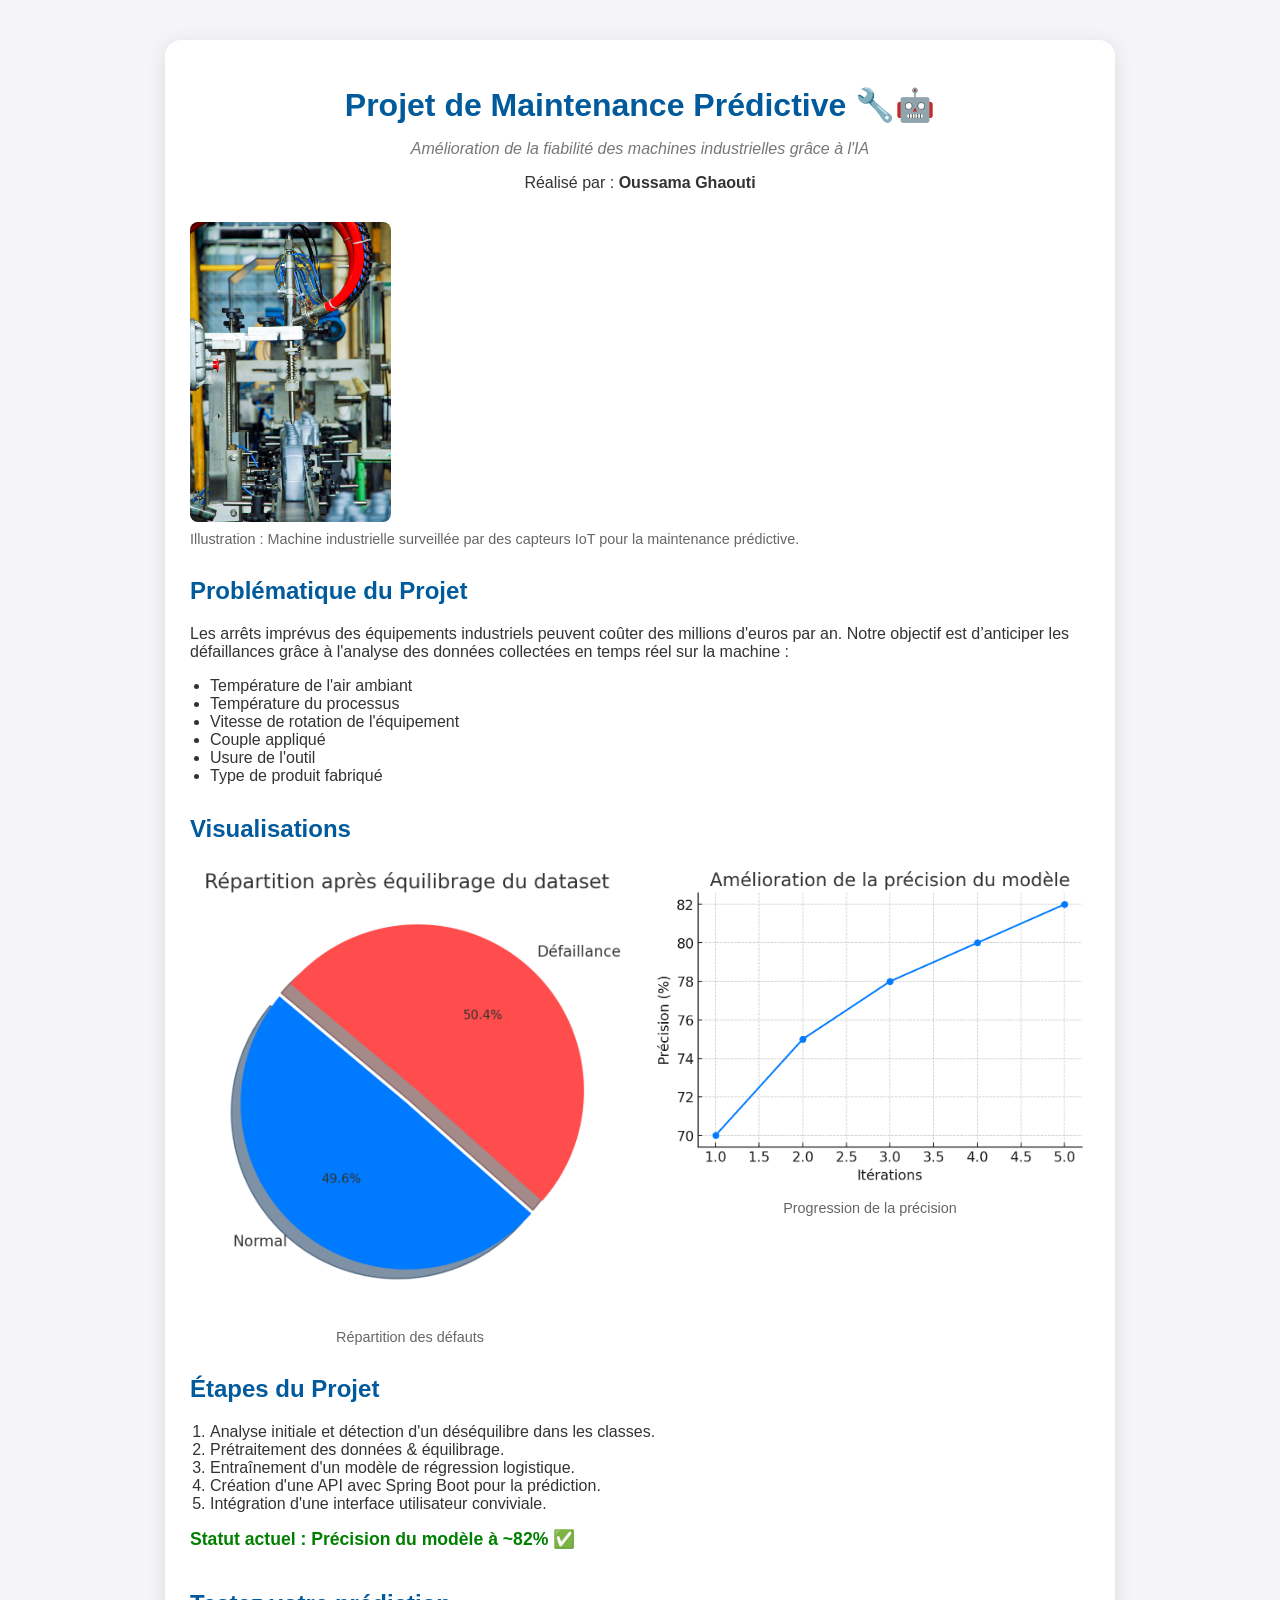
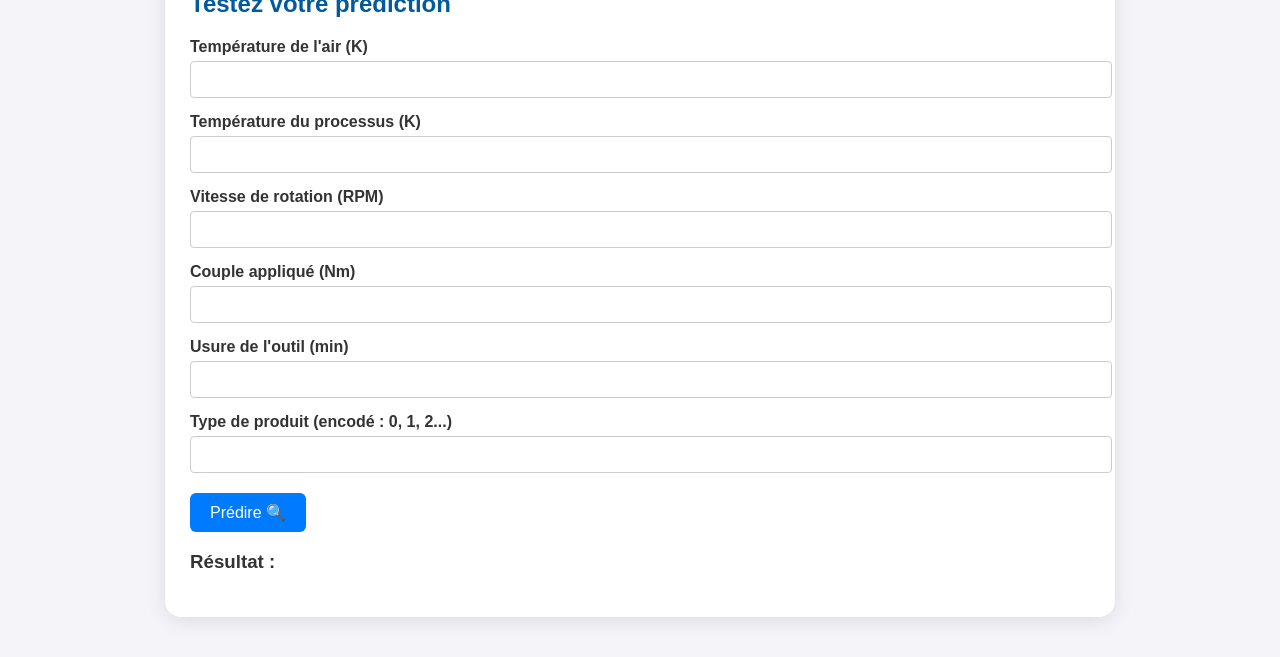
==== target/classes/static/index.html @ 908b45e8 "Amélioration du design et ajout de mon nom dans la page HTML" ====
<!DOCTYPE html>
<html lang="fr">
<head>
    <meta charset="UTF-8">
    <title>Maintenance Prédictive - Projet AI4I 2020</title>
    <link rel="stylesheet" href="style.css">
</head>
<body>
    <div class="container">
        <header>
            <h1>Projet de Maintenance Prédictive 🔧🤖</h1>
            <p class="subtitle">Amélioration de la fiabilité des machines industrielles grâce à l'IA</p>
            <p class="author">Réalisé par : <strong>Oussama Ghaouti</strong></p>
        </header>

        <section class="image-block">
            <img src="images/aaz.png" alt="Robot industriel" class="main-image">
            <figcaption>Illustration : Machine industrielle surveillée par des capteurs IoT pour la maintenance prédictive.</figcaption>
        </section>

        <section class="description">
            <h2>Problématique du Projet</h2>
            <p>Les arrêts imprévus des équipements industriels peuvent coûter des millions d'euros par an.
            Notre objectif est d’anticiper les défaillances grâce à l'analyse des données collectées en temps réel sur la machine :</p>
            <ul>
                <li>Température de l'air ambiant</li>
                <li>Température du processus</li>
                <li>Vitesse de rotation de l'équipement</li>
                <li>Couple appliqué</li>
                <li>Usure de l'outil</li>
                <li>Type de produit fabriqué</li>
            </ul>

            <h2>Visualisations</h2>
            <div class="charts">
                <div class="chart-block">
                    <img src="images/pie_chart.png" alt="Répartition des défauts">
                    <figcaption>Répartition des défauts</figcaption>
                </div>
                <div class="chart-block">
                    <img src="images/accuracy_progression.png" alt="Progression de la précision">
                    <figcaption>Progression de la précision</figcaption>
                </div>
            </div>

            <h2>Étapes du Projet</h2>
            <ol>
                <li>Analyse initiale et détection d'un déséquilibre dans les classes.</li>
                <li>Prétraitement des données & équilibrage.</li>
                <li>Entraînement d'un modèle de régression logistique.</li>
                <li>Création d'une API avec Spring Boot pour la prédiction.</li>
                <li>Intégration d'une interface utilisateur conviviale.</li>
            </ol>
            <p class="status"><strong>Statut actuel :</strong> Précision du modèle à ~82% ✅</p>
        </section>

        <section class="form-section">
            <h2>Testez votre prédiction</h2>
            <form id="predictForm">
                <label>Température de l'air (K)</label>
                <input type="number" id="airTemperature" step="0.1" required>

                <label>Température du processus (K)</label>
                <input type="number" id="processTemperature" step="0.1" required>

                <label>Vitesse de rotation (RPM)</label>
                <input type="number" id="rotationalSpeed" step="0.1" required>

                <label>Couple appliqué (Nm)</label>
                <input type="number" id="torque" step="0.1" required>

                <label>Usure de l'outil (min)</label>
                <input type="number" id="toolWear" step="0.1" required>

                <label>Type de produit (encodé : 0, 1, 2...)</label>
                <input type="number" id="typeEncoded" required>

                <button type="submit">Prédire 🔍</button>
            </form>

            <h3>Résultat : <span id="result"></span></h3>
        </section>
    </div>

    <script>
        document.getElementById('predictForm').onsubmit = async function(event) {
            event.preventDefault();
            const response = await fetch('/predict', {
                method: 'POST',
                headers: { 'Content-Type': 'application/json' },
                body: JSON.stringify({
                    airTemperature: parseFloat(document.getElementById('airTemperature').value),
                    processTemperature: parseFloat(document.getElementById('processTemperature').value),
                    rotationalSpeed: parseFloat(document.getElementById('rotationalSpeed').value),
                    torque: parseFloat(document.getElementById('torque').value),
                    toolWear: parseFloat(document.getElementById('toolWear').value),
                    typeEncoded: parseInt(document.getElementById('typeEncoded').value)
                })
            });
            const data = await response.json();
            document.getElementById('result').textContent = data.prediction;
        };
    </script>
</body>
</html>
---- target/classes/static/style.css ----
body {
    font-family: 'Segoe UI', Tahoma, Geneva, Verdana, sans-serif;
    background-color: #f4f4f9;
    color: #333;
    margin: 0;
    padding: 0;
}

.container {
    max-width: 900px;
    margin: 40px auto;
    padding: 25px;
    background-color: #fff;
    border-radius: 16px;
    box-shadow: 0 4px 20px rgba(0,0,0,0.1);
}

header {
    text-align: center;
    margin-bottom: 30px;
}

h1 {
    font-size: 2em;
    color: #005a9c;
    margin-bottom: 5px;
}

.subtitle {
    color: #777;
    font-style: italic;
}

.author {
    margin-top: 5px;
    color: #333;
}

h2 {
    color: #005a9c;
    margin-top: 30px;
}

img {
    max-width: 100%;
    border-radius: 8px;
}

.main-image {
    max-height: 300px;
    object-fit: cover;
}

.charts {
    display: flex;
    flex-wrap: wrap;
    gap: 20px;
    justify-content: center;
}

.chart-block {
    flex: 1 1 45%;
    text-align: center;
}

figcaption {
    font-size: 0.9em;
    color: #666;
    margin-top: 5px;
}

ul, ol {
    padding-left: 20px;
}

label {
    display: block;
    margin-top: 15px;
    font-weight: bold;
}

input[type="number"] {
    width: 100%;
    padding: 10px;
    margin-top: 5px;
    border-radius: 4px;
    border: 1px solid #ccc;
}

button {
    margin-top: 20px;
    padding: 10px 20px;
    background-color: #007bff;
    color: white;
    border: none;
    border-radius: 6px;
    font-size: 1em;
    cursor: pointer;
    transition: background-color 0.3s;
}

button:hover {
    background-color: #0056b3;
}

.status {
    margin-top: 15px;
    color: green;
    font-weight: bold;
    font-size: 1.1em;
}

.form-section {
    margin-top: 40px;
}
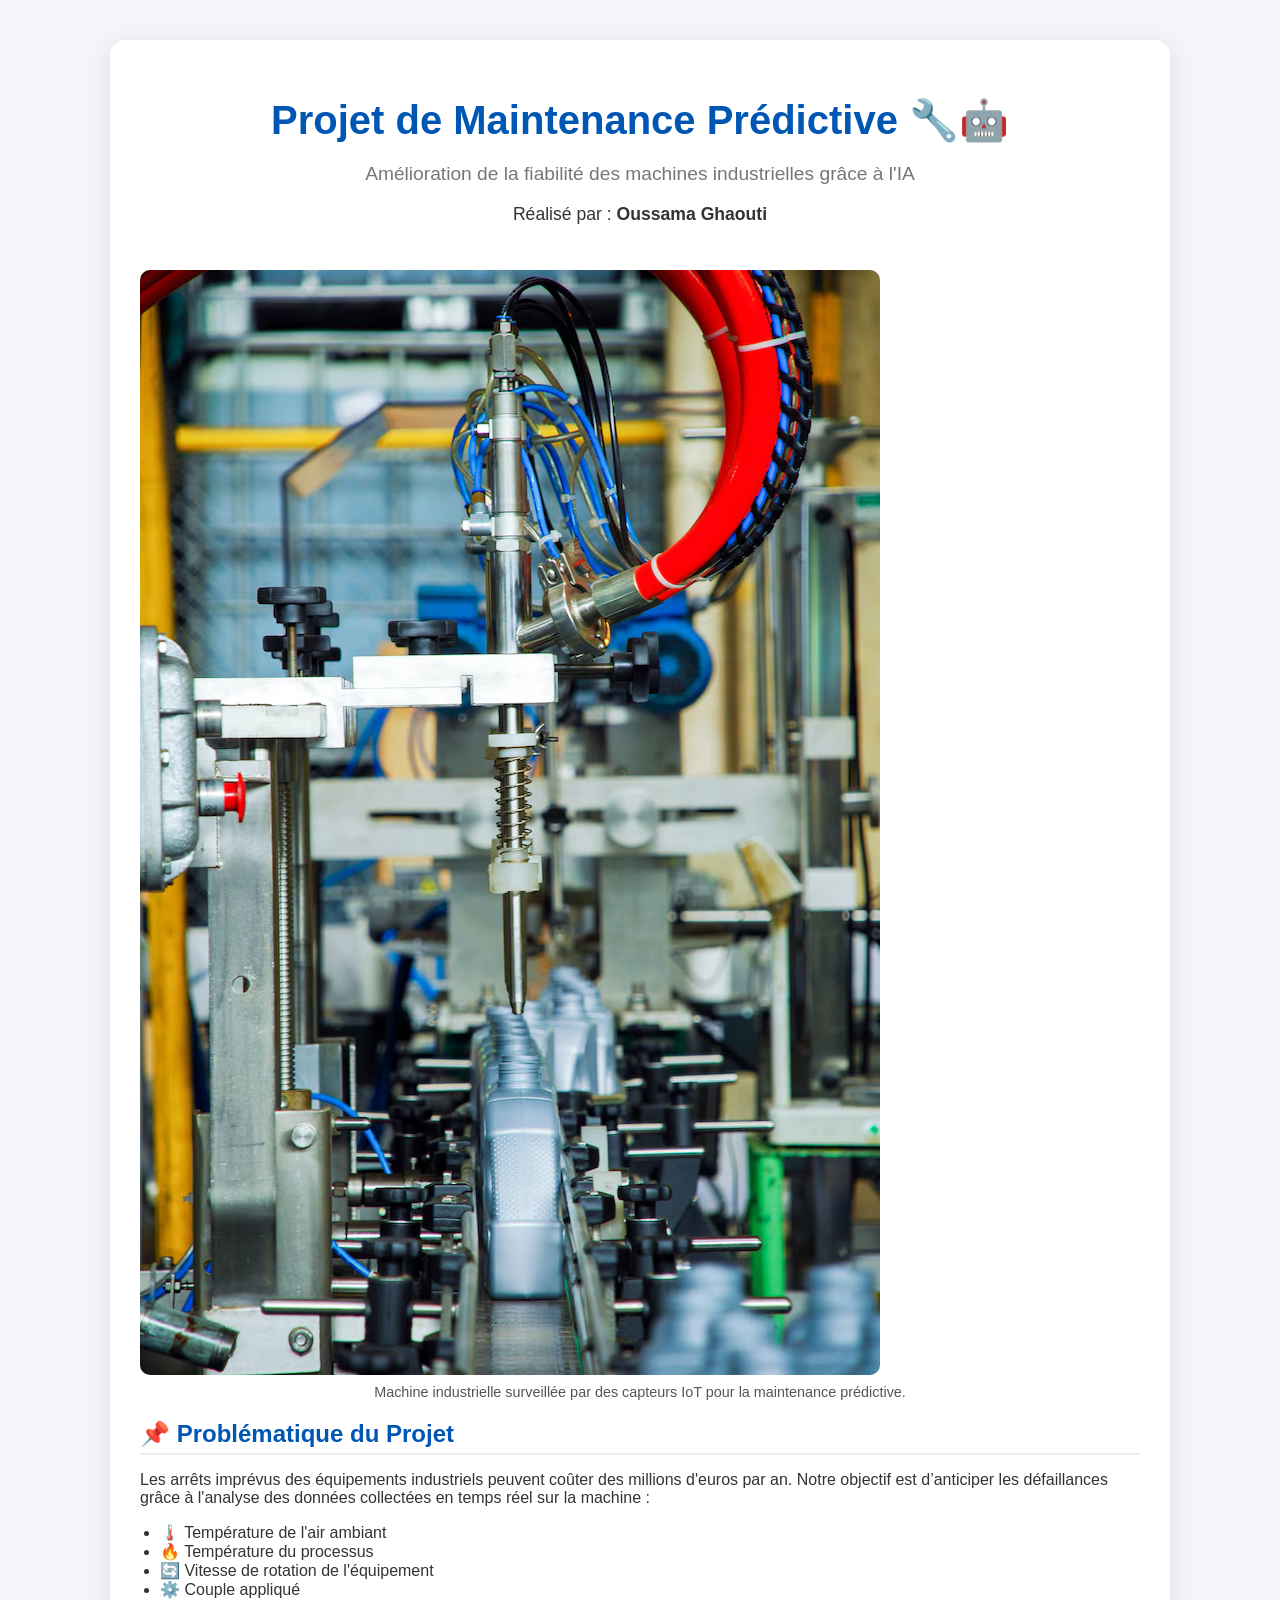
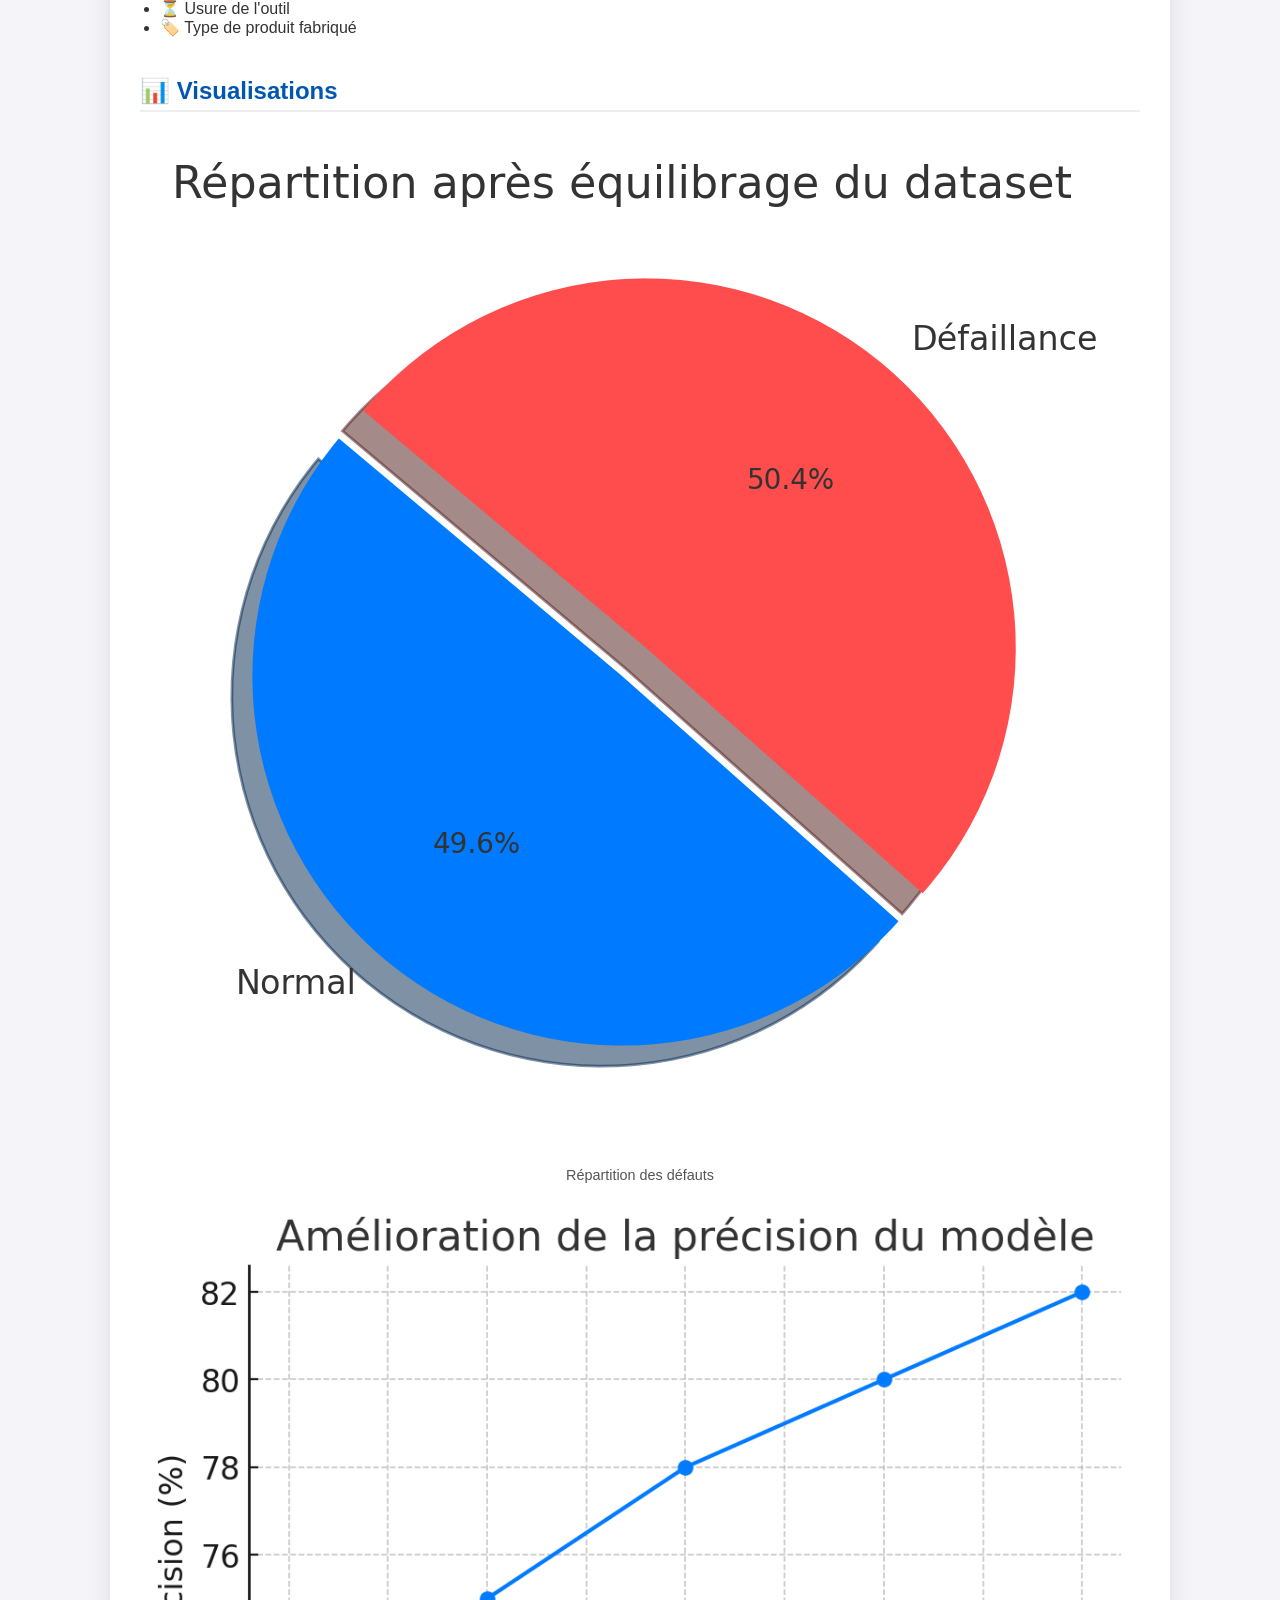
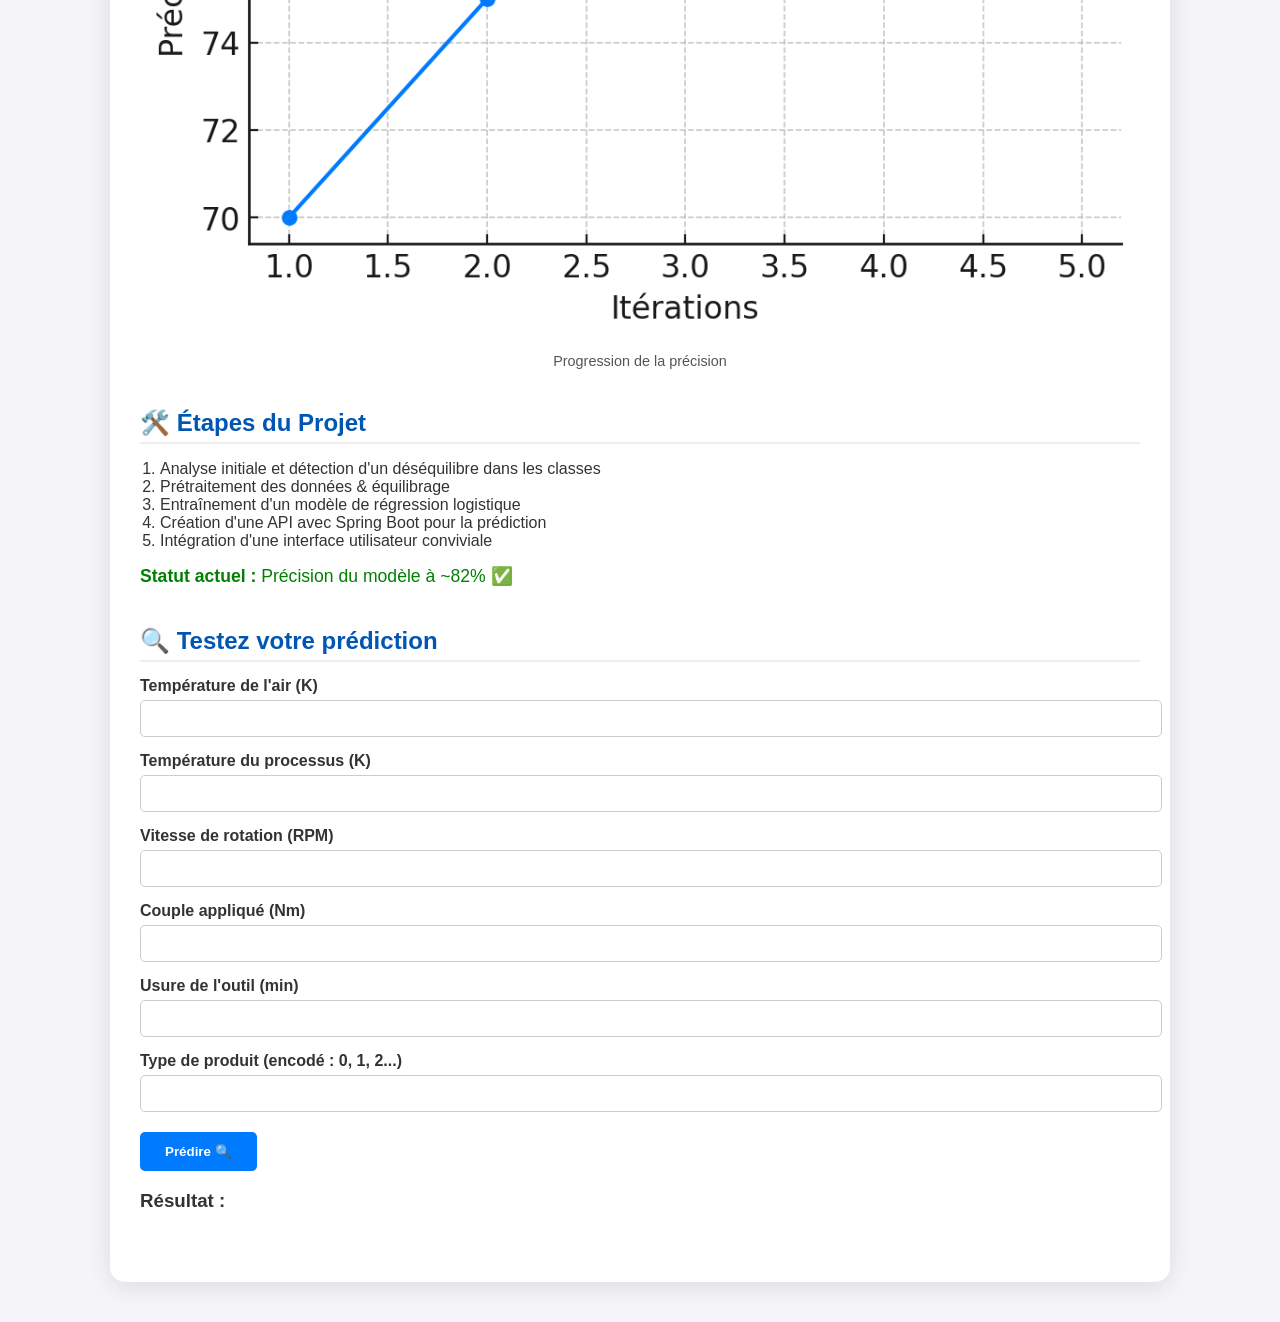
==== commit a43d036b: "Update front-end + backend" ====
--- a/target/classes/static/index.html
+++ b/target/classes/static/index.html
@@ -7,55 +7,53 @@
 </head>
 <body>
     <div class="container">
-        <header>
+        <header class="header">
             <h1>Projet de Maintenance Prédictive 🔧🤖</h1>
             <p class="subtitle">Amélioration de la fiabilité des machines industrielles grâce à l'IA</p>
             <p class="author">Réalisé par : <strong>Oussama Ghaouti</strong></p>
         </header>
 
-        <section class="image-block">
-            <img src="images/aaz.png" alt="Robot industriel" class="main-image">
-            <figcaption>Illustration : Machine industrielle surveillée par des capteurs IoT pour la maintenance prédictive.</figcaption>
+        <div class="hero-image">
+            <img src="images/aaz.png" alt="Robot industriel">
+            <figcaption>Machine industrielle surveillée par des capteurs IoT pour la maintenance prédictive.</figcaption>
+        </div>
+
+        <section class="section">
+            <h2>📌 Problématique du Projet</h2>
+            <p>Les arrêts imprévus des équipements industriels peuvent coûter des millions d'euros par an. 
+                Notre objectif est d’anticiper les défaillances grâce à l'analyse des données collectées en temps réel sur la machine :</p>
+            <ul>
+                <li>🌡️ Température de l'air ambiant</li>
+                <li>🔥 Température du processus</li>
+                <li>🔄 Vitesse de rotation de l'équipement</li>
+                <li>⚙️ Couple appliqué</li>
+                <li>⏳ Usure de l'outil</li>
+                <li>🏷️ Type de produit fabriqué</li>
+            </ul>
         </section>
 
-        <section class="description">
-            <h2>Problématique du Projet</h2>
-            <p>Les arrêts imprévus des équipements industriels peuvent coûter des millions d'euros par an.
-            Notre objectif est d’anticiper les défaillances grâce à l'analyse des données collectées en temps réel sur la machine :</p>
-            <ul>
-                <li>Température de l'air ambiant</li>
-                <li>Température du processus</li>
-                <li>Vitesse de rotation de l'équipement</li>
-                <li>Couple appliqué</li>
-                <li>Usure de l'outil</li>
-                <li>Type de produit fabriqué</li>
-            </ul>
+        <section class="section">
+            <h2>📊 Visualisations</h2>
+            <img src="images/pie_chart.png" alt="Répartition des défauts">
+            <figcaption>Répartition des défauts</figcaption>
+            <img src="images/accuracy_progression.png" alt="Progression de la précision">
+            <figcaption>Progression de la précision</figcaption>
+        </section>
 
-            <h2>Visualisations</h2>
-            <div class="charts">
-                <div class="chart-block">
-                    <img src="images/pie_chart.png" alt="Répartition des défauts">
-                    <figcaption>Répartition des défauts</figcaption>
-                </div>
-                <div class="chart-block">
-                    <img src="images/accuracy_progression.png" alt="Progression de la précision">
-                    <figcaption>Progression de la précision</figcaption>
-                </div>
-            </div>
-
-            <h2>Étapes du Projet</h2>
+        <section class="section">
+            <h2>🛠️ Étapes du Projet</h2>
             <ol>
-                <li>Analyse initiale et détection d'un déséquilibre dans les classes.</li>
-                <li>Prétraitement des données & équilibrage.</li>
-                <li>Entraînement d'un modèle de régression logistique.</li>
-                <li>Création d'une API avec Spring Boot pour la prédiction.</li>
-                <li>Intégration d'une interface utilisateur conviviale.</li>
+                <li>Analyse initiale et détection d'un déséquilibre dans les classes</li>
+                <li>Prétraitement des données & équilibrage</li>
+                <li>Entraînement d'un modèle de régression logistique</li>
+                <li>Création d'une API avec Spring Boot pour la prédiction</li>
+                <li>Intégration d'une interface utilisateur conviviale</li>
             </ol>
             <p class="status"><strong>Statut actuel :</strong> Précision du modèle à ~82% ✅</p>
         </section>
 
-        <section class="form-section">
-            <h2>Testez votre prédiction</h2>
+        <section class="section form-section">
+            <h2>🔍 Testez votre prédiction</h2>
             <form id="predictForm">
                 <label>Température de l'air (K)</label>
                 <input type="number" id="airTemperature" step="0.1" required>
--- a/target/classes/static/style.css
+++ b/target/classes/static/style.css
@@ -1,4 +1,3 @@
-
 body {
     font-family: 'Segoe UI', Tahoma, Geneva, Verdana, sans-serif;
     background-color: #f4f4f9;
@@ -8,70 +7,61 @@
 }
 
 .container {
-    max-width: 900px;
+    max-width: 1000px;
     margin: 40px auto;
-    padding: 25px;
+    padding: 30px;
     background-color: #fff;
-    border-radius: 16px;
-    box-shadow: 0 4px 20px rgba(0,0,0,0.1);
+    border-radius: 15px;
+    box-shadow: 0 5px 25px rgba(0, 0, 0, 0.1);
 }
 
-header {
+.header {
     text-align: center;
     margin-bottom: 30px;
 }
 
-h1 {
-    font-size: 2em;
-    color: #005a9c;
-    margin-bottom: 5px;
+.header h1 {
+    color: #0056b3;
+    font-size: 2.5em;
+    margin-bottom: 10px;
 }
 
 .subtitle {
+    font-size: 1.2em;
     color: #777;
-    font-style: italic;
 }
 
 .author {
-    margin-top: 5px;
-    color: #333;
+    margin-top: 10px;
+    font-size: 1.1em;
 }
 
-h2 {
-    color: #005a9c;
-    margin-top: 30px;
+.section {
+    margin-bottom: 40px;
+}
+
+.section h2 {
+    color: #0056b3;
+    border-bottom: 2px solid #eee;
+    padding-bottom: 5px;
+    margin-bottom: 15px;
+}
+
+ul, ol {
+    padding-left: 20px;
 }
 
 img {
     max-width: 100%;
-    border-radius: 8px;
-}
-
-.main-image {
-    max-height: 300px;
-    object-fit: cover;
-}
-
-.charts {
-    display: flex;
-    flex-wrap: wrap;
-    gap: 20px;
-    justify-content: center;
-}
-
-.chart-block {
-    flex: 1 1 45%;
-    text-align: center;
+    border-radius: 10px;
+    margin-top: 15px;
 }
 
 figcaption {
     font-size: 0.9em;
-    color: #666;
+    color: #555;
+    text-align: center;
     margin-top: 5px;
-}
-
-ul, ol {
-    padding-left: 20px;
 }
 
 label {
@@ -84,20 +74,20 @@
     width: 100%;
     padding: 10px;
     margin-top: 5px;
-    border-radius: 4px;
+    border-radius: 5px;
     border: 1px solid #ccc;
 }
 
 button {
     margin-top: 20px;
-    padding: 10px 20px;
+    padding: 12px 25px;
     background-color: #007bff;
     color: white;
+    font-weight: bold;
     border: none;
-    border-radius: 6px;
-    font-size: 1em;
+    border-radius: 5px;
     cursor: pointer;
-    transition: background-color 0.3s;
+    transition: background 0.3s ease;
 }
 
 button:hover {
@@ -106,9 +96,8 @@
 
 .status {
     margin-top: 15px;
+    font-size: 1.1em;
     color: green;
-    font-weight: bold;
-    font-size: 1.1em;
 }
 
 .form-section {
